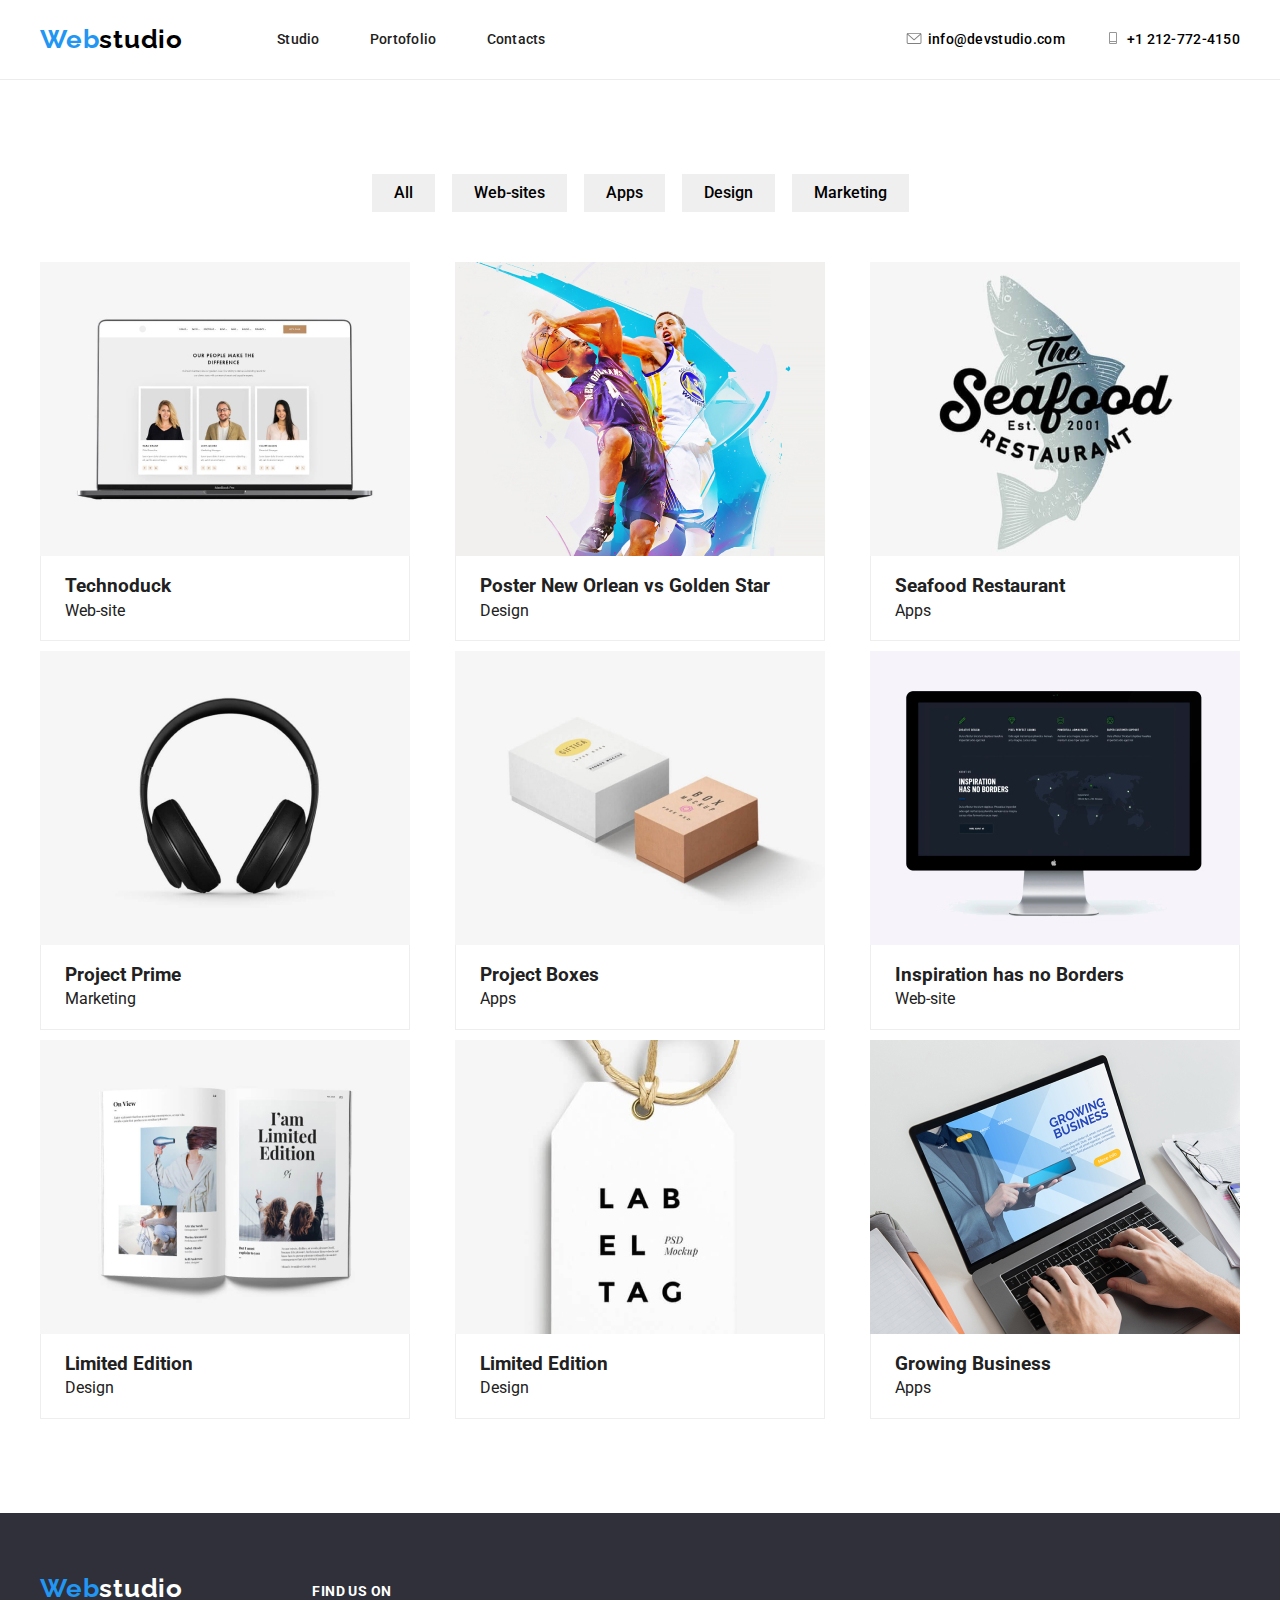
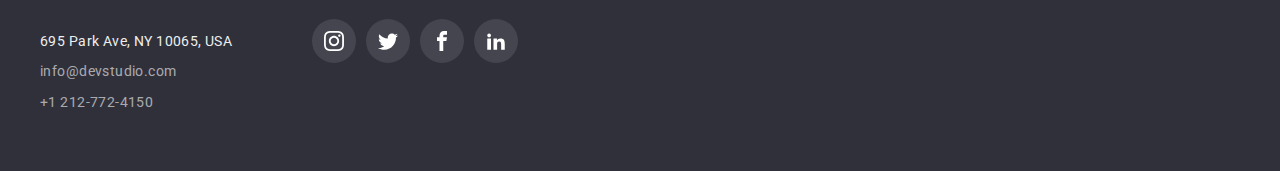
==== Portofolio.html @ cd4ea244 "tema-5" ====
<html lang="en">
<head>
    <meta charset="UTF-8">
    <meta http-equiv="X-UA-Compatible" content="IE=edge">
    <meta name="viewport" content="width=device-width, initial-scale=1.0">
    <title>Portofolio</title>
    <link rel="preconnect" href="https://fonts.googleapis.com">
    <link rel="preconnect" href="https://fonts.gstatic.com" crossorigin>
    <link href="https://fonts.googleapis.com/css2?family=Raleway:wght@700&family=Roboto:wght@400;500;700;900&display=swap" rel="stylesheet">
    <link rel="stylesheet" href="https://cdnjs.cloudflare.com/ajax/libs/modern-normalize/1.0.0/modern-normalize.min.css"/>
    <link rel="stylesheet" href="./css/styles.css">
</head>
<body class="body">
    <!--PageHeader-->
    <header class="header-section"> 
    <div class="header-container container">
        <a class="logowebstudio" href="./images/WebStudio.png">Web</a>
        <nav class="header-navigation">
            <ul class="navigation-list unstyled-list">
                <li><a class="link" href="./index.html">Studio</a></li>
                <li><a class="link" href="./Portofolio.html">Portofolio</a></li>
                <li><a class="link" href="Contacts.html">Contacts</a></li>
            </ul>
            <ul class="right-navigation-list unstyled-list">
                <li class="header-icon-items">
                    <a class="contact-mail" href="mailto:info@devstudio.com"><svg class="envelope" width="16" height="12">
                        <use  href="./Images/icon.svg.svg#icon-envelope"></use></svg>info@devstudio.com</a> 
                  </li>
                  <li>
                    <a class="contact-phone" href="tel:+12127724150"><svg class="phone" width="16" height="12">
                        <use  href="./Images/icon.svg.svg#icon-phone"
                        ></use></svg>+1 212-772-4150</a>
                  </li>
            </ul>
        </nav>
    </div>
    </header>
    
    <main class="main-section-project section">
    <div class="project-container container">
        <!--ButtonsSection-->
            <ul class="button-list unstyled-list">
                <li><a type="button"></a><button class="link-button">All</button></li>
                <li><a type="button"></a><button class="link-button">Web-sites</button></li>
                <li><a type="button"></a><button class="link-button">Apps</button></li>
                <li><a type="button"></a><button class="link-button">Design</button></li>
                <li><a type="button"></a><button class="link-button">Marketing</button></li>
            </ul>

        <!--PortofolioSection-->
        <div class="project-list-container">
            <ul class="projects-list unstyled-list">
                <li>
                    <img width="370" height="294" src="Images/img2.1.jpg" alt="">
                    <div class="border-line">
                    <h3 class="title-suggestive">Technoduck</h3>
                    <p class="detail">Web-site</p>
                    </div>
                </li>
                <li>
                    <img width="370" height="294" src="Images/img2.2.jpg" alt="">
                    <div class="border-line">
                    <h3 class="title-suggestive">Poster New Orlean vs Golden Star</h3>
                    <p class="detail">Design</p>
                    </div>
                    
                </li>
                <li>
                    <img width="370" height="294" src="Images/img2.3.jpg" alt="">
                    <div class="border-line">
                    <h3 class="title-suggestive">Seafood Restaurant </h3>
                    <p class="detail">Apps</p>
                    </div>
                    </li>
                <li>
                    <img wwidth="370" height="294" src="Images/img2.4.jpg" alt="">
                    <div class="border-line">
                    <h3 class="title-suggestive">Project Prime</h3>
                    <p class="detail">Marketing</p>
                    </div>
                    
                </li>
                <li>
                    <img width="370" height="294" src="Images/img2.5.jpg" alt="">
                    <div class="border-line">
                    <h3 class="title-suggestive">Project Boxes</h3>
                    <p class="detail">Apps</p>
                    </div>
                    
                </li>
                <li>
                    <img width="370" height="294" src="Images/img2.6.jpg" alt="">
                    <div class="border-line">
                    <h3 class="title-suggestive">Inspiration has no Borders</h3>
                    <p class="detail">Web-site</p>
                    </div>
                    
                </li>
                <li>
                    <img width="370" height="294" src="Images/img2.7.jpg" alt="">
                    <div class="border-line"> 
                    <h3 class="title-suggestive">Limited Edition</h3>
                    <p class="detail">Design</p>
                </div>
                   
                </li>
                <li>
                    <img width="370" height="294" src="Images/img2.8.jpg" alt="">
                   <div class="border-line">
                    <h3 class="title-suggestive">Limited Edition</h3>
                    <p class="detail">Design</p>
                   </div>
                </li>
                <li>
                    <img width="370" height="294" src="Images/img2.9.jpg" alt="">
                   <div class="border-line">
                    <h3 class="title-suggestive">Growing Business</h3>
                    <p class="detail">Apps</p>
                   </div>
                </li>
            </ul>

        </div>
    </div>
    </main>
    <!--FooterSection-->
    <footer class="footer-section">
        <div class="footer-container container">
          <div class="left-side-address">
              <a class="logo-webstudio-footer" href="./images/WebStudio.png">Web</a>
          <address>
            <ul class="addres-list unstyled-list">
              <li>
                <a
                  class="link-style"
                  id="link-style-address"
                  href="695 Park Ave, NY 10065, USA"
                  >695 Park Ave, NY 10065, USA</a
                ><br />
              </li>
              <li>
                <a class="link-style" href="mailto:info@devstudio.com"
                  >info@devstudio.com</a
                ><br />
              </li>
              <li>
                <a class="link-style" href="tel:+12127724150">+1 212-772-4150</a
                ><br />
              </li>
            </ul>
          </address>
          </div>
          
  
          <div class="footer-vectorial">
              <h3 class="find-us-title">FIND US ON</h3>
              <ul class="footer-vectoliar-pic unstyled-list">
                  <li>
                      <a href="#"> <svg width="20" height="20">
                              <use class="insta-color" href="./Images/icon.svg.svg#icon-instagram">
                              </use>
                          </svg>
                      </a>
                  </li>
                  <li>
                      <a href="#"><svg width="20" height="20">
                              <use class="insta-color" href="./Images/icon.svg.svg#icon-twitter"></use>
                          </svg>
                      </a>
                  </li>
                  <li>
                      <a href="#"><svg width="20" height="20">
                              <use class="insta-color" href="./Images/icon.svg.svg#icon-facebook"></use>
                          </svg>
                      </a>
                  </li>
                  <li>
                      <a href="#"><svg width="20" height="20">
                              <use class="insta-color" href="./Images/icon.svg.svg#icon-linkedin2"></use>
                          </svg>
                      </a>
                  </li>
              </ul>
          </div>
        </div>
      </footer>
</body>
</html>
---- css/styles.css ----
body{
    font-family: Roboto;
    color: #212121;
}


* {
    margin-block-start: 0em;
    margin-block-end: 0em;
    margin-inline-start: 0px;
    margin-inline-end: 0px;
    padding-inline-start: 0px;
}


/* Logo Section */
.logowebstudio{
font-family: 'Raleway';
font-style: normal;
font-weight: 700;
font-size: 26px;
line-height: 31px;
letter-spacing: 0.03em;
color: #2196F3;
text-decoration: none;
}

.logowebstudio::after{
    content: "studio";
    color: black;
}

.logo-webstudio-footer{
    font-family: 'Raleway';
    font-style: normal;
    font-weight: 700;
    font-size: 26px;
    line-height: 31px;
    letter-spacing: 0.03em;
    color: #2196F3;
    text-decoration: none;
    margin-bottom:28px;
    margin-top:60px;
    
    }
    
    .logo-webstudio-footer::after{
        content: 'studio';
        color:#FFFFFF;
    }
    
/* Studio */

.efective-section{
    height: 600px;
    display: flex;
    justify-content: center;
}

.efective-section{
    image-resolution: inherit;
    background-size: cover;
    background-image: linear-gradient(to bottom, rgba(47, 48, 58, 0.4), rgba(47, 48, 58, 0.1)),
    linear-gradient(to right, rgba(47, 48, 58, 0.4), rgba(47, 48, 58, 0.1)), url(../Images/backgroundphoto.jpg);
    background-repeat: no-repeat;
    

}

.efective-container {
    display: flex;
    flex-direction: column;
    justify-content: center;
    align-items: center;
}

.title-color{
    font-weight: 900;
    font-size: 44px;
    line-height: 60px;
    text-align: center;
    letter-spacing: 0.06em;
    text-transform: uppercase;
    color: #FFFFFF;
}

.unstyled-list{
    list-style: none;
}

.right-navigation-list{
font-family: 'Roboto';
font-style: normal;
font-weight: 500;
font-size: 14px;
line-height: 16px;
letter-spacing: 0.02em;
}

.contact-mail,
.contact-phone{
color: black;
text-decoration: none;
font-weight: 500;
line-height: 1.42;
letter-spacing: 0.02em;
text-decoration: none;
}

.contact-mail:hover,
.contact-phone:hover{
    color: #2196F3;
}



.navigation-list li a{
    font-family: 'Roboto';
    font-style: normal;
    font-weight: 500;
    font-size: 14px;
    line-height: 16px;
    letter-spacing: 0.02em;
    text-decoration: none;
    color: #212121;
     }

.link-button{
font-family: 'Roboto';
font-style: normal;
font-weight: 500;
font-size: 16px;
line-height: 26px;
border: none;

}

.link-button:hover{
background: #2196F3;
box-shadow: 0px 3px 1px rgba(0, 0, 0, 0.1), 0px 1px 2px rgba(0, 0, 0, 0.08), 0px 2px 2px rgba(0, 0, 0, 0.12);
border-radius: 4px;
color: #FFFFFF;
cursor: pointer;
}

.link-button:focus{
background: #2196F3;
box-shadow: 0px 3px 1px rgba(0, 0, 0, 0.1), 0px 1px 2px rgba(0, 0, 0, 0.08), 0px 2px 2px rgba(0, 0, 0, 0.12);
border-radius: 4px;

} 
 
.request-botton{
font-family: 'Roboto';
font-style: normal;
font-weight: 700;
font-size: 16px;
line-height: 30px;
letter-spacing: 0.06em;
color: #FFFFFF;
background-color: #2196F3;
box-shadow: 0px 4px 4px rgba(0, 0, 0, 0.15);
border-radius: 4px;
display: flex;
align-items: center;
text-align: center;
padding: 10px 19px 10px 20px;
margin-top: 30px;
}

.abilities-section {
    display: flex;
    justify-content: center;
}

.abilities-container {
    display: flex;
    flex-direction: column;
}

.abilities {
    display: flex;
    gap: 30px;
    justify-content: space-around;
}

.abilities li {
    width: 270px;
}

.abilities li h3 {
    font-weight: 700;
    font-size: 14px;
    line-height: 16px;
    letter-spacing: 0.03em;
    text-transform: uppercase;

    color: #212121;
}

.abilities li p {
    font-weight: 400;
    font-size: 14px;
    line-height: 24px;


    letter-spacing: 0.03em;
    color: #757575;
}

.what-we-do-section {
    display: flex;
    justify-content: center;
    margin-bottom: 94px;
}

.what-we-do-container {
    display: flex;
    flex-direction: column;
}

.what-we-do-photo {
    display: flex;
    gap: 30px;
    justify-content: space-around;
}

.title-what-we-do, 
.title-our-team {
font-family: 'Roboto';
font-style: normal;
font-weight: 700;
font-size: 36px;
line-height: 42px;
text-align: center;
letter-spacing: 0.03em;
color: #212121;
}

.title-what-we-do, 
.title-our-team {
    display: flex;
    justify-content: center;
    margin-bottom: 50px;
}

.our-team-section {
    display: flex;
    background: #F5F4FA;
    justify-content: center;
}

.our-team-container {
    display: flex;
    flex-direction: column;
}

.title-our-team {
    display: flex;
    justify-content: center;
    margin-bottom: 50px;
}

.our-team-photo {
    display: flex;
    gap: 30px;
    justify-content: space-around;
}

.our-team-photo li h3{
    display: flex;
    justify-content: center;
    margin-top: 30px;
    margin-bottom: 10px;
}

.our-team-photo li p{
    display: flex;
    justify-content: center;
    color: #757575;
}

.border-line2{
box-sizing: border-box;
Width: 270px;
Height: 428px;
background: #FFFFFF;
border: 1px solid #EEEEEE;
border-top: 0;
padding-top: 0;
box-shadow: 0px 1px 3px rgba(0, 0, 0, 0.12), 0px 1px 1px rgba(0, 0, 0, 0.14), 0px 2px 1px rgba(0, 0, 0, 0.2);
border-radius: 0px 0px 4px 4px;
}
footer {
background: #2F303A;
text-decoration: none;
}

.link-style:hover {
    color: #2196F3;
}

.link-style {
    font-weight: 400;
    font-size: 14px;
    line-height: 1.14;
    letter-spacing: 0.03em;
    color: rgba(255, 255, 255, 0.6);
    text-decoration: none;
    font-style: normal;
}



/* Portofolio */

.header-section{
display: flex;
justify-content: center;
width: 100%;
height: 80px;
border-bottom: 1px solid #ECECEC;
}

.container{
    width: 1200px;
}

.header-container {
    display: flex;
    align-items: center;
}

.header-navigation{
    display: flex;
    flex-grow: 1;
}

.navigation-list{
    display: flex;
    gap: 50px;
    padding-left: 94px;
    flex-grow: 1;
    align-items: center;
}

.right-navigation-list{
    display: flex;
    gap: 40px;
    align-items: center;
}

.main-section-project{
    display: flex;
    justify-content: center;
}

.section {
    padding-top: 94px;
    padding-bottom: 94px;
}

.button-list{
    display: flex;
    gap: 8px;
    align-items: center;
    justify-content: space-around;
    margin: 0px 327px;
    padding-bottom: 50px;
}
.link-button{
    padding: 6px 22px;
}

/* PortolioSection*/
.project-list-container{
    display: flex;
}

.projects-list li:hover {
    cursor: pointer;
    background: #FFFFFF;
    border: 1px solid #EEEEEE;
    box-shadow: 0px 1px 1px rgba(0, 0, 0, 0.12), 0px 4px 4px rgba(0, 0, 0, 0.06), 1px 4px 6px rgba(0, 0, 0, 0.16);
}

.projects-list{
    display: flex;
    justify-content: space-between;
    gap: 10px;
    flex-direction: row;
    flex-wrap: wrap;

}

.projects-list li h3{
    margin: 20px 24px 0px 24px;
}

.projects-list li p{
    margin: 4px 24px 20px 24px;
}
    
.projects-list li {        
    display: flex;
    flex-direction: column;
    }

.border-line {
    box-sizing: border-box;
    background: #FFFFFF;
    border: 1px solid #EEEEEE;
    border-top: 0;
    padding-top: 0
}



.footer-section {
    display: flex;
    justify-content: center;
}

.footer-container {
   display: flex;
    justify-content: left;
    align-items: center;}

.addres-list {
    display: flex;
    gap: 12px;
    display: flex;
    flex-direction: column;
    margin-bottom: 60px;
}
#link-style-address{color:#EEEEEE;}

/* HOMEWORK 4 */


.envelope,
.phone {
  fill: gray;
  margin-right: 6px;
}

.envelope:hover,
.envelope:focus,
.phone:hover,
.phone.focus {
  fill: #2196F3 ;
} 

.header-icon a svg:hover {
    fill: #2196F3;
}

.abilities-vector li {
    display: flex;
    justify-content: center;
    align-items: center;
    width: 270px;
    height: 120px;
    background: #F5F4FA;
}

.abilities-vector {
    display: flex;
    justify-content: space-around;
    padding-bottom: 30px;
    gap: 30px;
}

.our-team-vectorial {
    display: flex;
    justify-content: center;
    padding-bottom: 30px;

}

.team-vectorials {
    display: flex;
    align-items: center;
    width: 206px;
    justify-content: space-around;
    margin-top: 16px;
}

.team-vectorials li a {
    display: flex;
    justify-content: center;
    align-items: center;
    border-radius: 50%;
    width: 44px;
    height: 44px;
    fill: #AFB1B8;


}

.team-vectorials li a:hover {
    display: flex;
    fill: white;
    background: #2196F3;
    border-radius: 50%;
    justify-content: center;
    align-items: center;
}

.regular-customer-section {
    display: flex;
    justify-content: center;
}

.regular-customer-container {
    display: flex;
    flex-direction: column;
    align-items: center;
}

.customer-logo {
    display: flex;
    justify-content: center;
    align-items: center;
    gap: 30px;

}

.customer-logo li {
    width: 170px;
    height: 92px;
    border: 1px solid #AFB1B8;
    border-radius: 4px;
    display: flex;
    justify-content: center;
    align-items: center;
}

.customer-logo li a svg:hover{
    fill: #2196F3;
}

.customer-logo li:hover {
    border-color: #2196F3;
}

.regular-customer-container h2 {
    padding-bottom: 50px;
}

.customer-logo li a {
    fill: #AFB1B8;
}

.left-side-address {
    display: flex;
    flex-direction: column;
    
}

.footer-vectorial {
    display: flex;
    flex-direction: column;
        padding-left: 80px;
        padding-bottom: 38px;
}

.find-us-title {
    font-size: 14px;
    line-height: 16px;
    letter-spacing: 0.03em;
    text-transform: uppercase;
    color: #FFFFFF;
    padding-bottom: 20px;
}

.footer-vectoliar-pic {
    display: flex;
    gap: 10px;
}


.footer-vectoliar-pic li a {
    width: 44px;
    height: 44px;
    border-radius: 50%;
    background: rgba(255, 255, 255, 0.1);
    display: flex;
    justify-content: center;
    align-items: center;
}

.footer-vectoliar-pic li a:hover {
    width: 44px;
    height: 44px;
    background: #2196F3;
    border-radius: 50%;
    display: flex;
    justify-content: center;
    align-items: center;
}
.insta-color{
    fill: white;
}
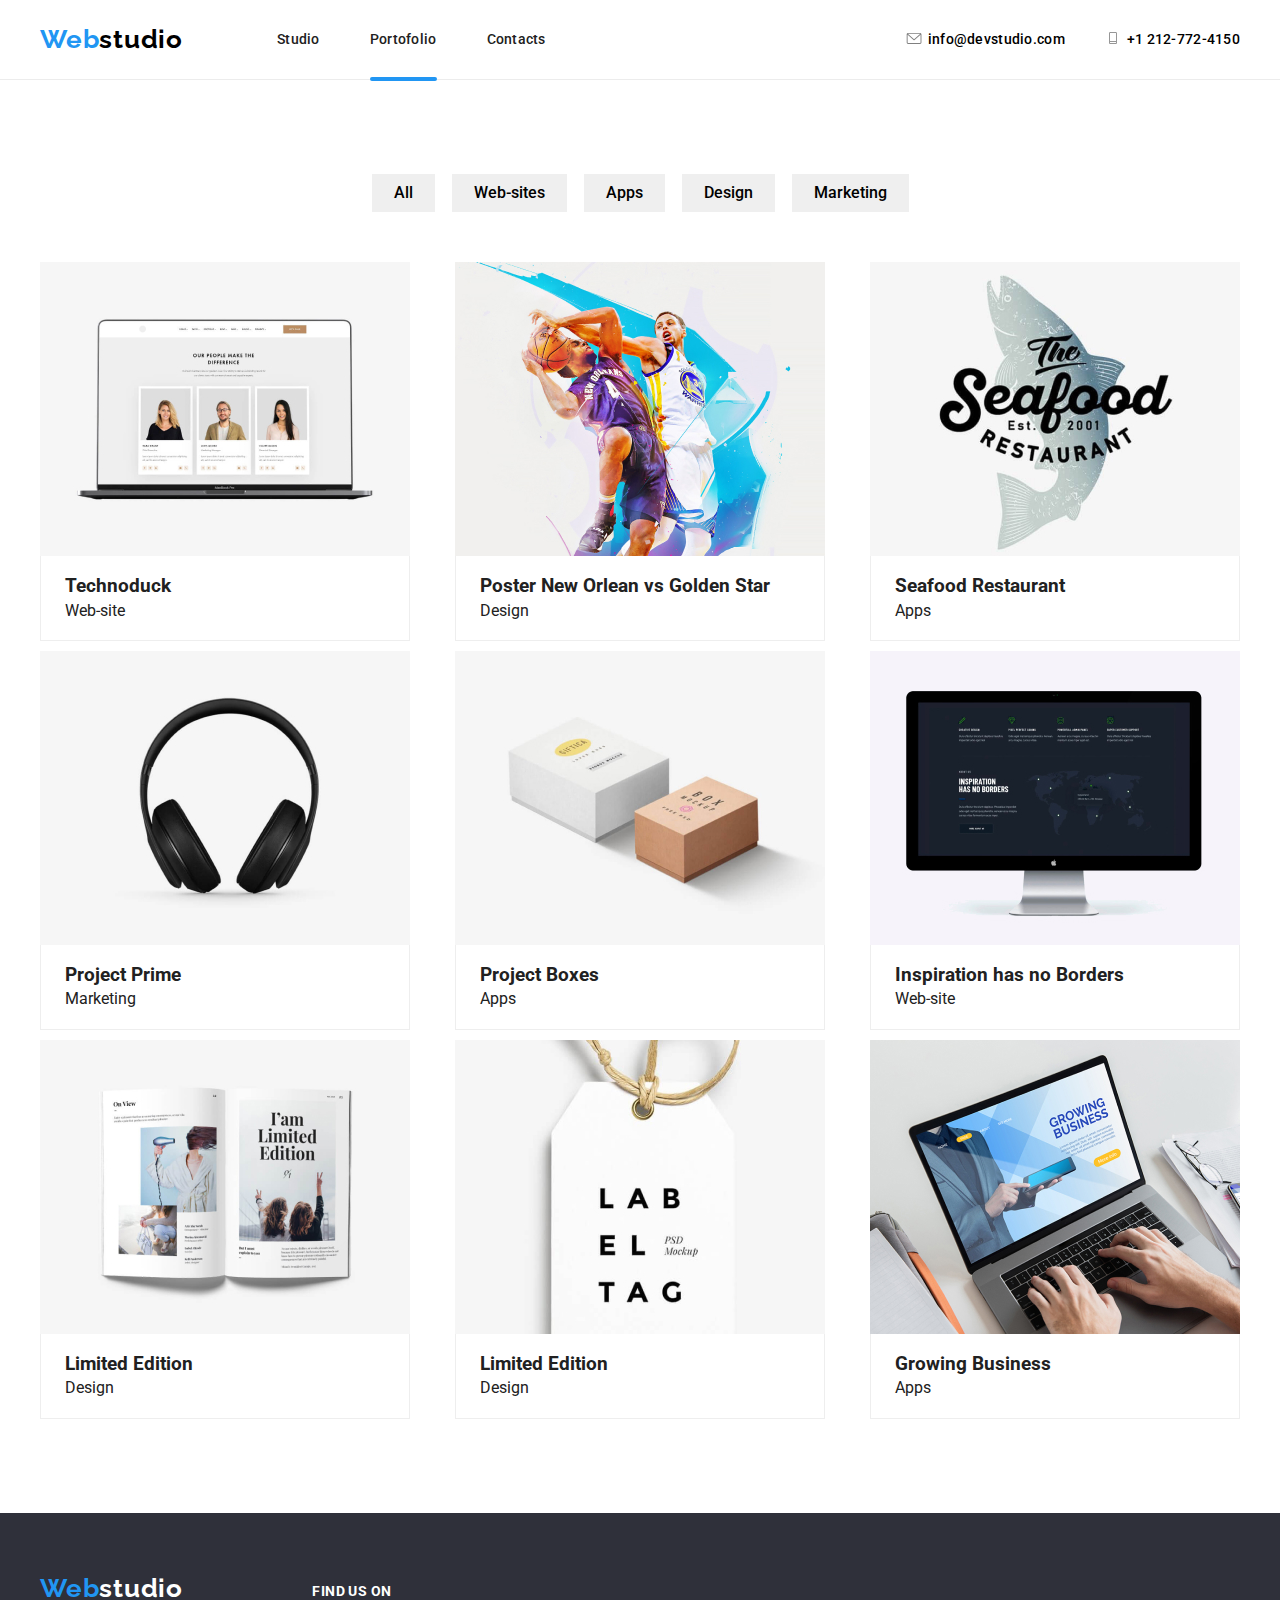
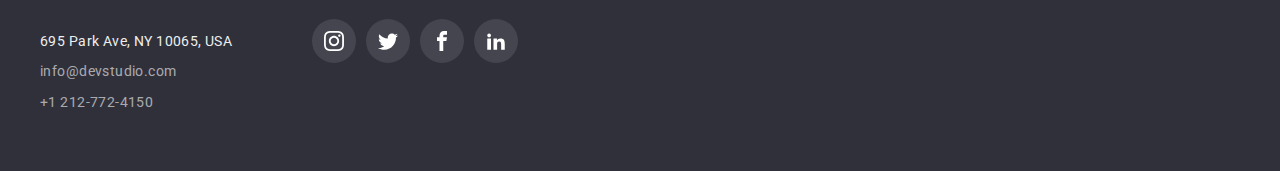
==== commit 62384eaa: "tema-5" ====
--- a/Portofolio.html
+++ b/Portofolio.html
@@ -17,9 +17,9 @@
         <a class="logowebstudio" href="./images/WebStudio.png">Web</a>
         <nav class="header-navigation">
             <ul class="navigation-list unstyled-list">
-                <li><a class="link" href="./index.html">Studio</a></li>
-                <li><a class="link" href="./Portofolio.html">Portofolio</a></li>
-                <li><a class="link" href="Contacts.html">Contacts</a></li>
+                <li><a class="link-style" href="./index.html">Studio</a></li>
+                <li class="link-bottom-border"><a class="link-style" href="./Portofolio.html">Portofolio</a></li>
+                <li><a class="link-style" href="Contacts.html">Contacts</a></li>
             </ul>
             <ul class="right-navigation-list unstyled-list">
                 <li class="header-icon-items">
--- a/css/styles.css
+++ b/css/styles.css
@@ -112,18 +112,17 @@
     color: #2196F3;
 }
 
-
-
-.navigation-list li a{
-    font-family: 'Roboto';
-    font-style: normal;
+.navigation-list .link-style {
     font-weight: 500;
     font-size: 14px;
-    line-height: 16px;
+    line-height: 1.14;
     letter-spacing: 0.02em;
+    color: #212121;
     text-decoration: none;
-    color: #212121;
-     }
+    transition: color 250ms cubic-bezier(0.4, 0, 0.2, 1);
+}
+
+
 
 .link-button{
 font-family: 'Roboto';
@@ -296,6 +295,17 @@
 text-decoration: none;
 }
 
+.right-navigation-list .link-style {
+    font-weight: 500;
+    font-size: 14px;
+    line-height: 1.14;
+    letter-spacing: 0.02em;
+    color: #757575;
+    text-decoration: none;
+    transition: color 250ms cubic-bezier(0.4, 0, 0.2, 1);
+}
+
+
 .link-style:hover {
     color: #2196F3;
 }
@@ -308,6 +318,7 @@
     color: rgba(255, 255, 255, 0.6);
     text-decoration: none;
     font-style: normal;
+    transition: color 250ms cubic-bezier(0.4,0,0.2,1);
 }
 
 
@@ -601,4 +612,52 @@
 }
 .insta-color{
     fill: white;
-}+}
+
+/* HOMEWORK 5 */
+
+.link-bottom-border{
+    position: relative;
+}
+
+.link-bottom-border:hover{
+    color: #2196F3;
+}
+
+.link-bottom-border:focus{
+    color: #2196F3;
+}
+
+.link-bottom-border::after{
+    content: '';
+    border: 2px solid #2196F3;
+    width: 100%;
+    position: absolute;
+    bottom: -32px;
+    border-radius: 2px;
+    visibility: visible;
+    left: 0;
+
+}
+
+.what-we-do-photo li {
+    position: relative;
+}
+
+.what-we-do-description{
+    display: flex;
+    align-items: center;
+    justify-content: center;
+    width: 370px;
+    height: 70px;
+    background: rgba(47, 48, 58, 0.8);
+    font-weight: 700;
+    font-size: 14px;
+    line-height: 16px;
+    text-align: center;
+    letter-spacing: 0.03em;
+    text-transform: uppercase;
+    color: #FFFFFF;
+    position: absolute;
+    bottom: 4px;
+}
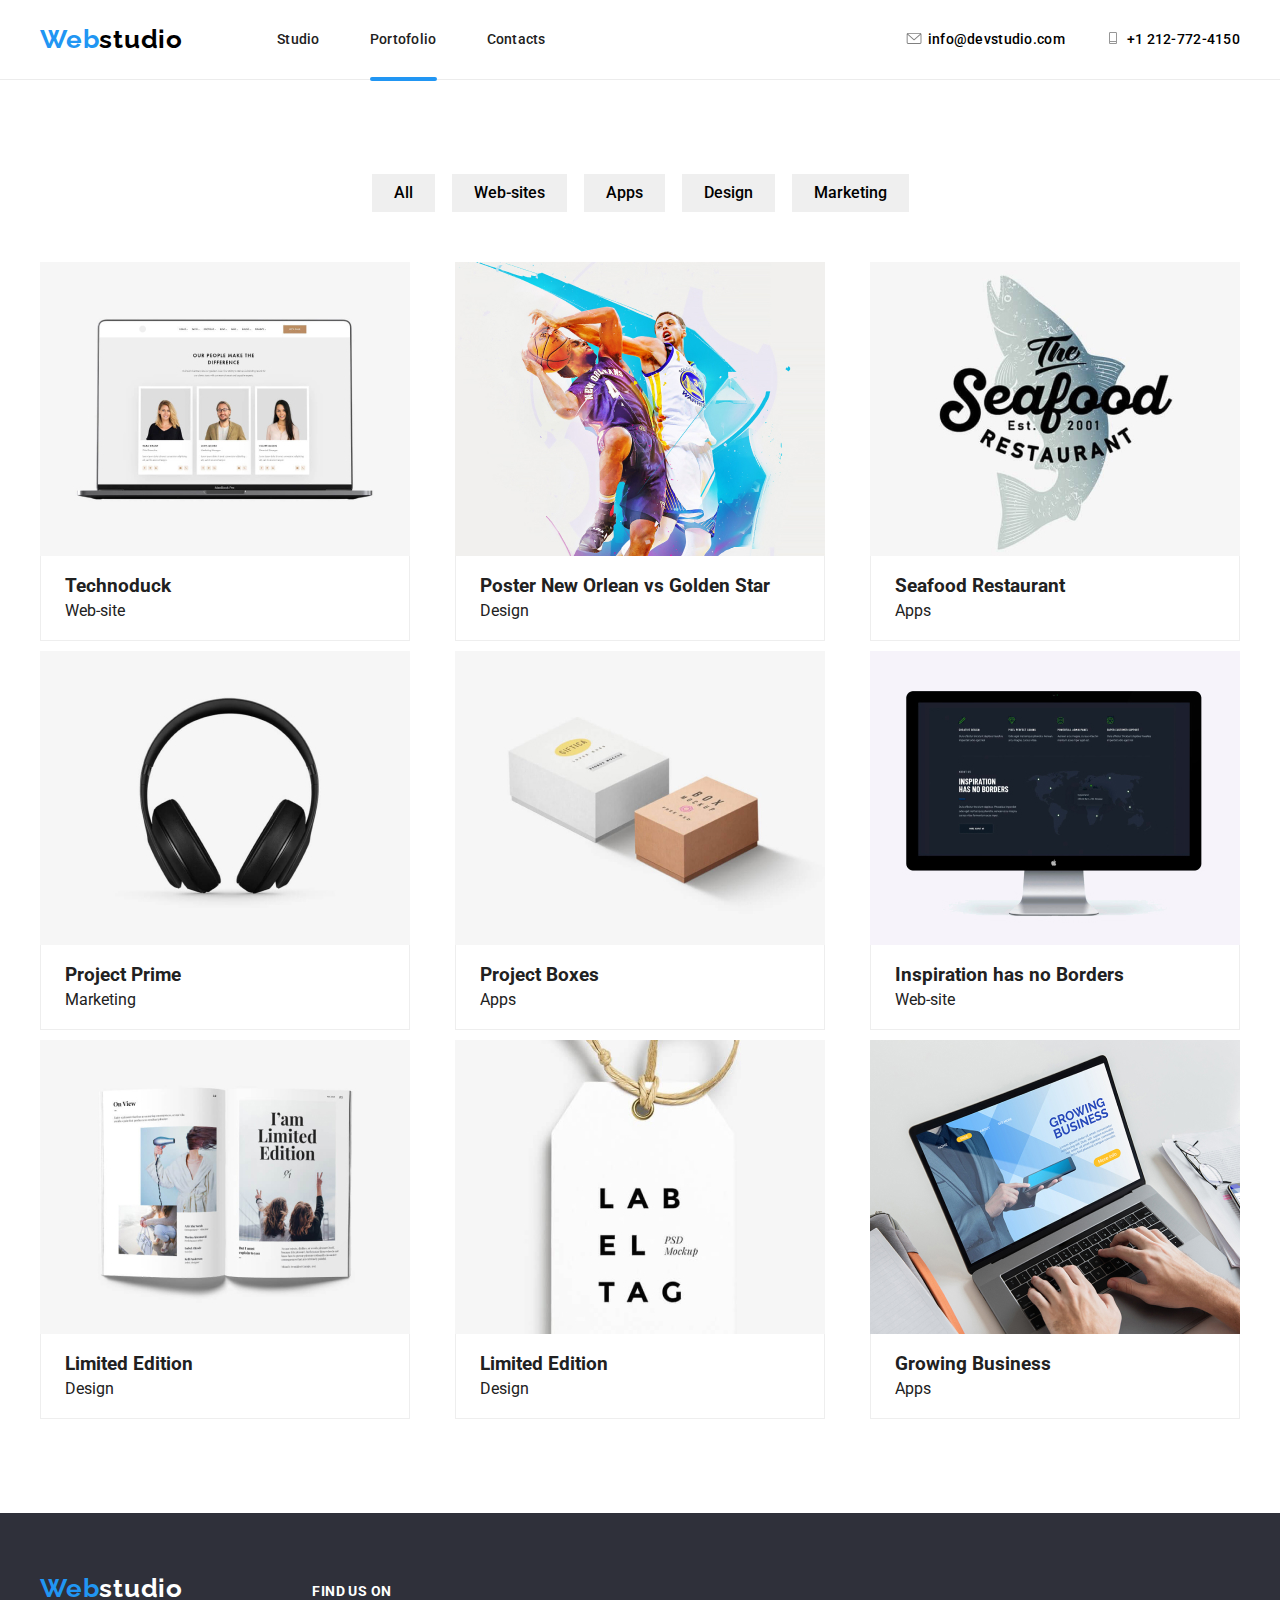
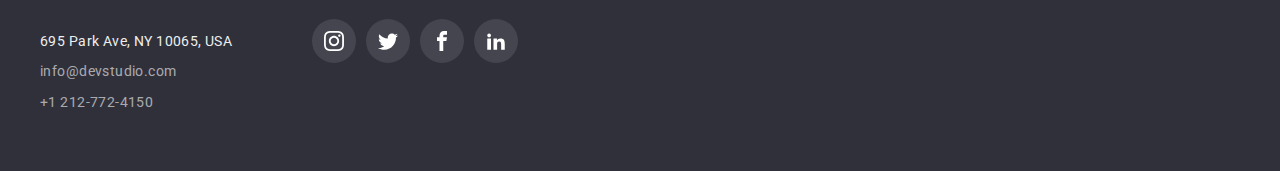
==== commit defb34d4: "tema-5" ====
--- a/Portofolio.html
+++ b/Portofolio.html
@@ -50,69 +50,105 @@
         <!--PortofolioSection-->
         <div class="project-list-container">
             <ul class="projects-list unstyled-list">
-                <li>
+                <li class="li-overlay">
                     <img width="370" height="294" src="Images/img2.1.jpg" alt="">
+                    <div class="card-overlay">
+                        <p class="overlay-text">Technoduck is a state-of-the-art coronavirus distribution platform. Companies use this
+                            platform for digital espionage and attacks on competitors' secure servers.</p>
+                    </div>
                     <div class="border-line">
                     <h3 class="title-suggestive">Technoduck</h3>
                     <p class="detail">Web-site</p>
                     </div>
                 </li>
-                <li>
+                <li class="li-overlay">
                     <img width="370" height="294" src="Images/img2.2.jpg" alt="">
+                    <div class="card-overlay">
+                        <p class="overlay-text">Technoduck is a state-of-the-art coronavirus distribution platform. Companies use this
+                            platform for digital espionage and attacks on competitors' secure servers.</p>
+                    </div>
                     <div class="border-line">
                     <h3 class="title-suggestive">Poster New Orlean vs Golden Star</h3>
                     <p class="detail">Design</p>
                     </div>
                     
                 </li>
-                <li>
+                <li class="li-overlay">
                     <img width="370" height="294" src="Images/img2.3.jpg" alt="">
+                    <div class="card-overlay">
+                        <p class="overlay-text">Technoduck is a state-of-the-art coronavirus distribution platform. Companies use this
+                            platform for digital espionage and attacks on competitors' secure servers.</p>
+                    </div>
                     <div class="border-line">
                     <h3 class="title-suggestive">Seafood Restaurant </h3>
                     <p class="detail">Apps</p>
                     </div>
                     </li>
-                <li>
+                <li class="li-overlay">
                     <img wwidth="370" height="294" src="Images/img2.4.jpg" alt="">
+                    <div class="card-overlay">
+                        <p class="overlay-text">Technoduck is a state-of-the-art coronavirus distribution platform. Companies use this
+                            platform for digital espionage and attacks on competitors' secure servers.</p>
+                    </div>
                     <div class="border-line">
                     <h3 class="title-suggestive">Project Prime</h3>
                     <p class="detail">Marketing</p>
                     </div>
                     
                 </li>
-                <li>
+                <li class="li-overlay">
                     <img width="370" height="294" src="Images/img2.5.jpg" alt="">
+                    <div class="card-overlay">
+                        <p class="overlay-text">Technoduck is a state-of-the-art coronavirus distribution platform. Companies use this
+                            platform for digital espionage and attacks on competitors' secure servers.</p>
+                    </div>
                     <div class="border-line">
                     <h3 class="title-suggestive">Project Boxes</h3>
                     <p class="detail">Apps</p>
                     </div>
                     
                 </li>
-                <li>
+                <li class="li-overlay">
                     <img width="370" height="294" src="Images/img2.6.jpg" alt="">
+                    <div class="card-overlay">
+                        <p class="overlay-text">Technoduck is a state-of-the-art coronavirus distribution platform. Companies use this
+                            platform for digital espionage and attacks on competitors' secure servers.</p>
+                    </div>
                     <div class="border-line">
                     <h3 class="title-suggestive">Inspiration has no Borders</h3>
                     <p class="detail">Web-site</p>
                     </div>
                     
                 </li>
-                <li>
+                <li class="li-overlay">
                     <img width="370" height="294" src="Images/img2.7.jpg" alt="">
+                    <div class="card-overlay">
+                        <p class="overlay-text">Technoduck is a state-of-the-art coronavirus distribution platform. Companies use this
+                            platform for digital espionage and attacks on competitors' secure servers.</p>
+                    </div>
                     <div class="border-line"> 
                     <h3 class="title-suggestive">Limited Edition</h3>
                     <p class="detail">Design</p>
                 </div>
                    
                 </li>
-                <li>
+                <li class="li-overlay">
                     <img width="370" height="294" src="Images/img2.8.jpg" alt="">
+                    <div class="card-overlay">
+                        <p class="overlay-text">Technoduck is a state-of-the-art coronavirus distribution platform. Companies use this
+                            platform for digital espionage and attacks on competitors' secure servers.</p>
+                    </div>
                    <div class="border-line">
                     <h3 class="title-suggestive">Limited Edition</h3>
                     <p class="detail">Design</p>
                    </div>
                 </li>
-                <li>
+                <li class="li-overlay">
                     <img width="370" height="294" src="Images/img2.9.jpg" alt="">
+                    <div class="card-overlay">
+                        <p class="overlay-text">Technoduck is a state-of-the-art coronavirus distribution platform. Companies use this
+                            platform for digital espionage and attacks on competitors' secure servers.</p>
+                    </div>
                    <div class="border-line">
                     <h3 class="title-suggestive">Growing Business</h3>
                     <p class="detail">Apps</p>
--- a/css/styles.css
+++ b/css/styles.css
@@ -661,3 +661,35 @@
     position: absolute;
     bottom: 4px;
 }
+
+.li-overlay {
+    overflow: hidden;
+    position: relative;
+    height: 379px;
+}
+
+.card-overlay {
+    height: 294px;
+    width: 370px;
+    position: absolute;
+    background: rgba(33, 150, 243, 0.9);
+    transform: translateY(101%);
+    transition: transform 250ms linear;
+}
+
+.overlay-text {
+    padding-top: 70px;
+    font-weight: 400;
+    font-size: 18px;
+    line-height: 28px;
+    letter-spacing: 0.03em;
+    color: #FFFFFF;
+}
+
+.projects-list li:hover .card-overlay {
+    transform: translateY(0px);
+}
+
+.border-line {
+    z-index: 1;
+}